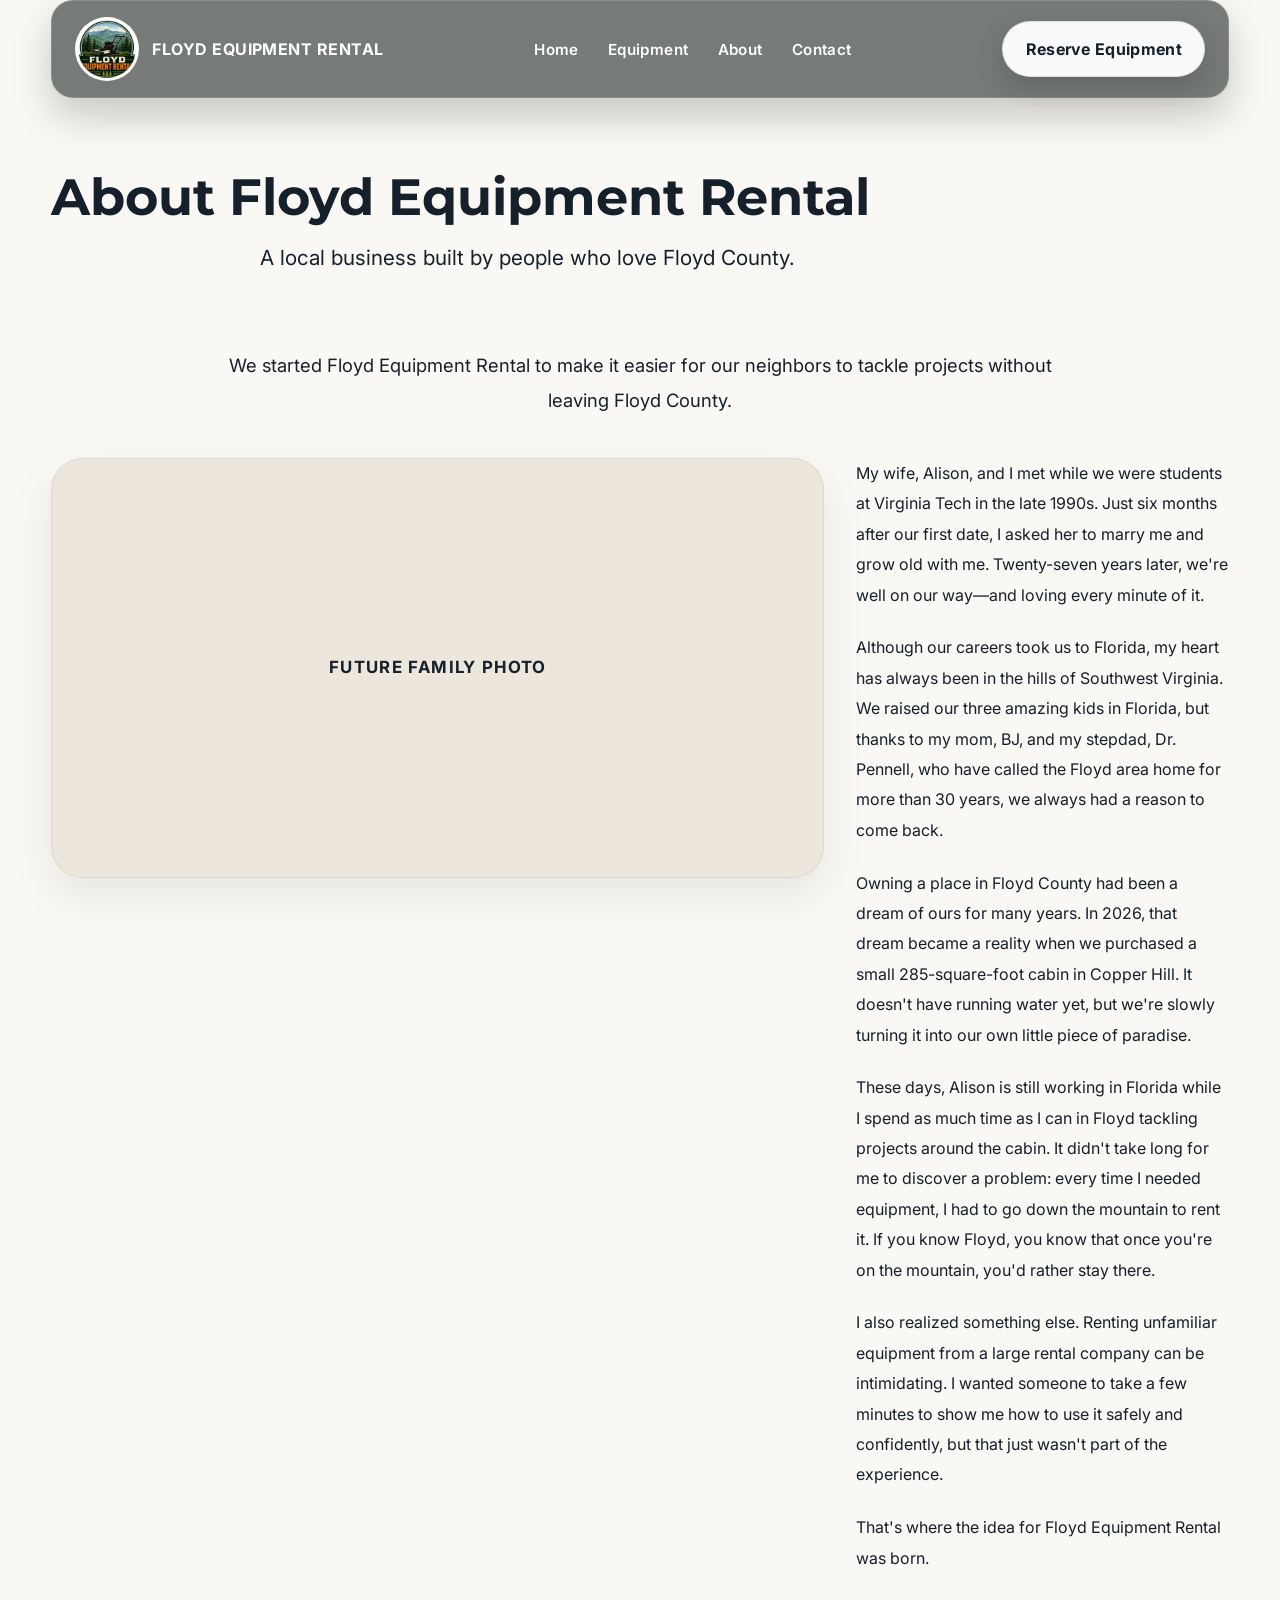
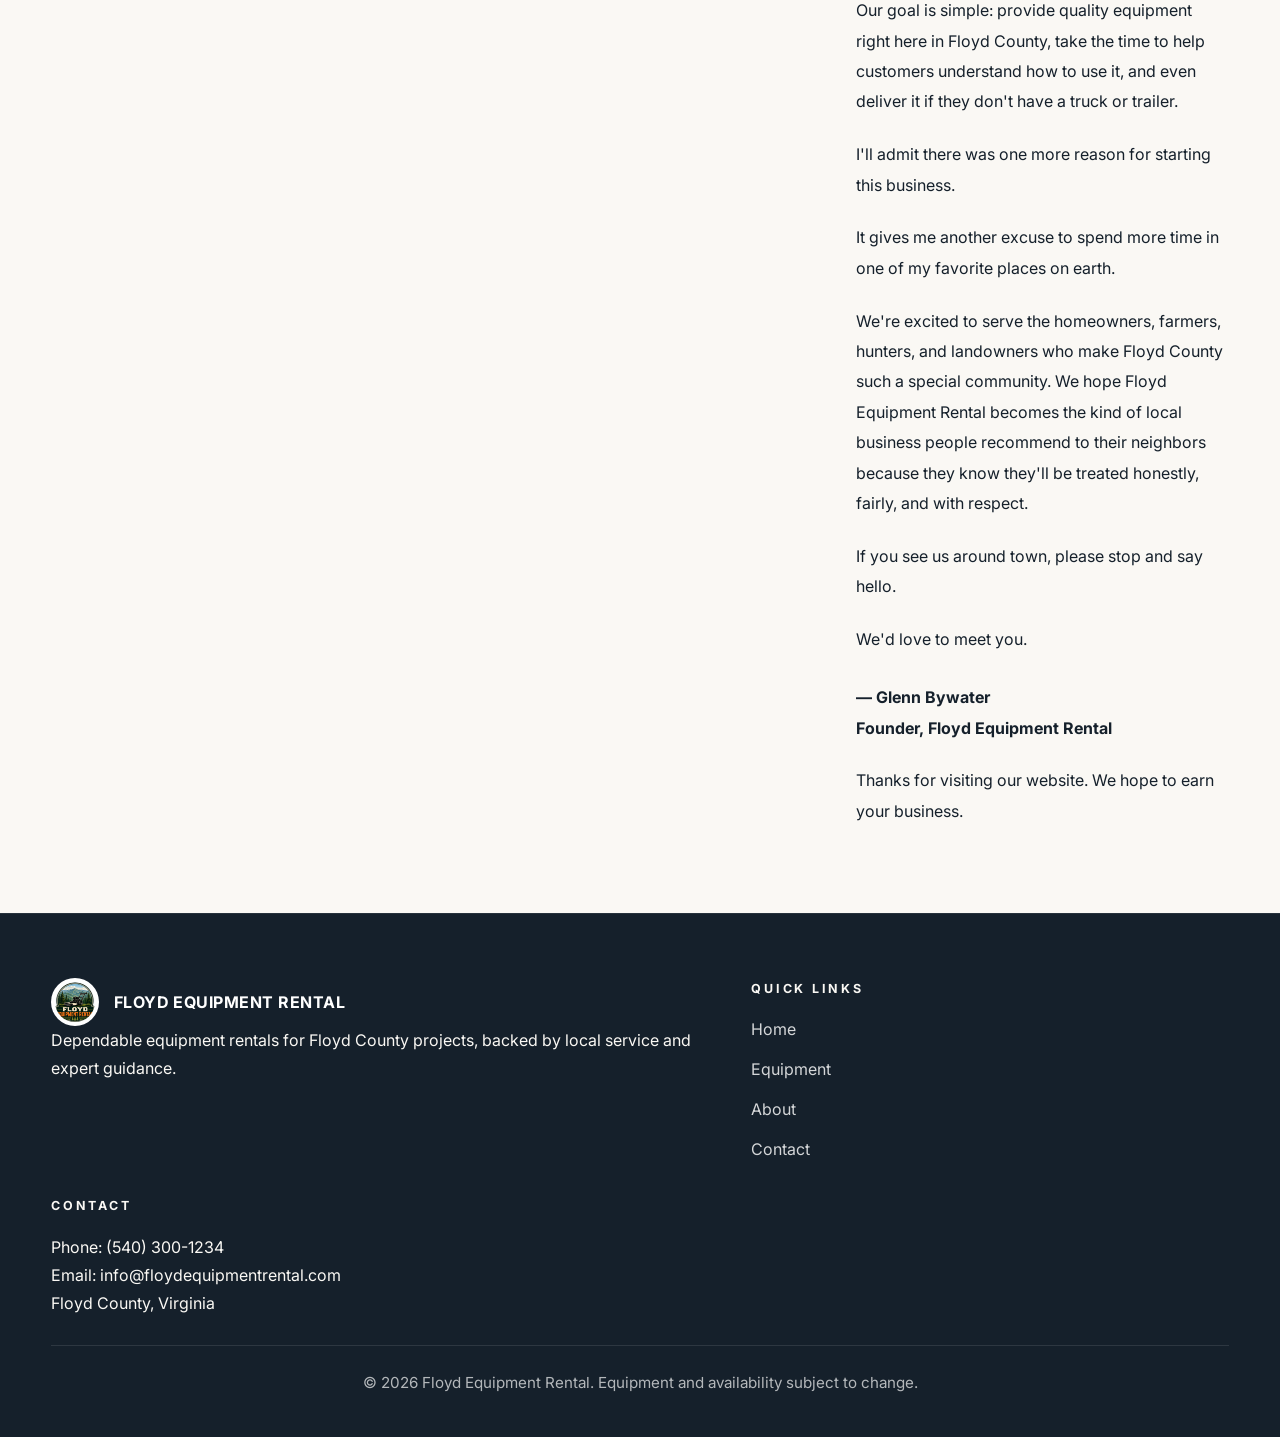
==== about.html @ 61417343 "Version 2.4 - Added About page with company story - Refined homepage equipment section - Improved Ab" ====
<!doctype html>
<html lang="en">
  <head>
    <meta charset="UTF-8" />
    <meta name="viewport" content="width=device-width, initial-scale=1.0" />
    <title>About Floyd Equipment Rental</title>
    <meta
      name="description"
      content="Learn the story behind Floyd Equipment Rental and meet the people building a dependable local rental business in Floyd County."
    />
    <link rel="stylesheet" href="css/style.css" />
    <link rel="preconnect" href="https://fonts.googleapis.com" />
    <link rel="preconnect" href="https://fonts.gstatic.com" crossorigin />
    <link
      href="https://fonts.googleapis.com/css2?family=Montserrat:wght@400;600;700;800&family=Inter:wght@300;400;500;600&display=swap"
      rel="stylesheet"
    />
  </head>
  <body>
    <header>
      <nav class="top-nav container" aria-label="Main navigation">
        <a class="brand" href="index.html#home">
          <img src="assets/logo.png" alt="Floyd Equipment Rental logo" />
          <span>Floyd Equipment Rental</span>
        </a>

        <button class="menu-toggle" aria-label="Open navigation">☰</button>

        <ul class="nav-links">
          <li><a href="index.html#home">Home</a></li>
          <li><a href="index.html#equipment">Equipment</a></li>
          <li><a href="index.html#about">About</a></li>
          <li><a href="index.html#contact">Contact</a></li>
        </ul>

        <a class="reserve-button" href="reserve.html">Reserve Equipment</a>
      </nav>
    </header>

    <main>
      <section class="page-hero container about-hero">
        <h1>About Floyd Equipment Rental</h1>
        <p class="hero-subheading">
          A local business built by people who love Floyd County.
        </p>
      </section>

      <section class="about-intro container">
        <p class="intro-statement">
          We started Floyd Equipment Rental to make it easier for our neighbors
          to tackle projects without leaving Floyd County.
        </p>
      </section>

      <section class="about-story container">
        <div class="about-grid">
          <div
            class="about-photo"
            role="img"
            aria-label="Future family photo placeholder"
          >
            <span class="placeholder-text">Future Family Photo</span>
          </div>

          <div class="about-copy">
            <p>
              My wife, Alison, and I met while we were students at Virginia Tech
              in the late 1990s. Just six months after our first date, I asked
              her to marry me and grow old with me. Twenty-seven years later,
              we're well on our way—and loving every minute of it.
            </p>
            <p>
              Although our careers took us to Florida, my heart has always been
              in the hills of Southwest Virginia. We raised our three amazing
              kids in Florida, but thanks to my mom, BJ, and my stepdad, Dr.
              Pennell, who have called the Floyd area home for more than 30
              years, we always had a reason to come back.
            </p>
            <p>
              Owning a place in Floyd County had been a dream of ours for many
              years. In 2026, that dream became a reality when we purchased a
              small 285-square-foot cabin in Copper Hill. It doesn't have
              running water yet, but we're slowly turning it into our own little
              piece of paradise.
            </p>
            <p>
              These days, Alison is still working in Florida while I spend as
              much time as I can in Floyd tackling projects around the cabin. It
              didn't take long for me to discover a problem: every time I needed
              equipment, I had to go down the mountain to rent it. If you know
              Floyd, you know that once you're on the mountain, you'd rather
              stay there.
            </p>
            <p>
              I also realized something else. Renting unfamiliar equipment from
              a large rental company can be intimidating. I wanted someone to
              take a few minutes to show me how to use it safely and
              confidently, but that just wasn't part of the experience.
            </p>
            <p>That's where the idea for Floyd Equipment Rental was born.</p>
            <p>
              Our goal is simple: provide quality equipment right here in Floyd
              County, take the time to help customers understand how to use it,
              and even deliver it if they don't have a truck or trailer.
            </p>
            <p>
              I'll admit there was one more reason for starting this business.
            </p>
            <p>
              It gives me another excuse to spend more time in one of my
              favorite places on earth.
            </p>
            <p>
              We're excited to serve the homeowners, farmers, hunters, and
              landowners who make Floyd County such a special community. We hope
              Floyd Equipment Rental becomes the kind of local business people
              recommend to their neighbors because they know they'll be treated
              honestly, fairly, and with respect.
            </p>
            <p>If you see us around town, please stop and say hello.</p>
            <p>We'd love to meet you.</p>
            <p class="signature">
              — Glenn Bywater<br />Founder, Floyd Equipment Rental
            </p>
            <p class="closing-note">
              Thanks for visiting our website. We hope to earn your business.
            </p>
          </div>
        </div>
      </section>
    </main>

    <footer class="site-footer">
      <div class="container footer-grid">
        <div>
          <a class="brand footer-brand" href="index.html#home">
            <img src="assets/logo.png" alt="Floyd Equipment Rental logo" />
            <span>Floyd Equipment Rental</span>
          </a>
          <p>
            Dependable equipment rentals for Floyd County projects, backed by
            local service and expert guidance.
          </p>
        </div>

        <div>
          <p class="footer-label">Quick links</p>
          <ul class="footer-links">
            <li><a href="index.html#home">Home</a></li>
            <li><a href="index.html#equipment">Equipment</a></li>
            <li><a href="index.html#about">About</a></li>
            <li><a href="index.html#contact">Contact</a></li>
          </ul>
        </div>

        <div>
          <p class="footer-label">Contact</p>
          <p>Phone: <a href="tel:+15403001234">(540) 300-1234</a></p>
          <p>
            Email:
            <a href="mailto:info@floydequipmentrental.com"
              >info@floydequipmentrental.com</a
            >
          </p>
          <p>Floyd County, Virginia</p>
        </div>
      </div>

      <div class="footer-legal container">
        <p>
          © 2026 Floyd Equipment Rental. Equipment and availability subject to
          change.
        </p>
      </div>
    </footer>
  </body>
</html>
---- css/style.css ----
:root {
  --green: #173126;
  --orange: #d96b1f;
  --cream: #faf8f4;
  --dark: #15202b;
  --gray: #5b6472;
  --white: #ffffff;
}

* {
  margin: 0;
  padding: 0;
  box-sizing: border-box;
}

html {
  scroll-behavior: smooth;
}

body {
  font-family: "Inter", sans-serif;
  color: var(--dark);
  background: var(--cream);
  line-height: 1.75;
}

h1,
h2,
h3,
h4 {
  font-family: "Montserrat", sans-serif;
}

img {
  max-width: 100%;
  display: block;
}

a {
  text-decoration: none;
  color: inherit;
}

.container {
  width: min(1200px, 92%);
  margin-inline: auto;
}

.hero {
  min-height: 100vh;
  background:
    linear-gradient(
      90deg,
      rgba(8, 12, 18, 0.82) 0%,
      rgba(8, 12, 18, 0.45) 45%,
      rgba(8, 12, 18, 0.2) 100%
    ),
    url("https://images.unsplash.com/photo-1504307651254-35680f356dfd?auto=format&fit=crop&w=1600&q=80");
  background-size: cover;
  background-position: center;
  display: flex;
  flex-direction: column;
  padding: 1.5rem 0 4rem;
}

.top-nav {
  position: sticky;
  top: 1rem;
  z-index: 20;
  display: flex;
  align-items: center;
  justify-content: space-between;
  gap: 1rem;
  margin-top: 0;
  padding: 1rem 1.4rem;
  border: 1px solid rgba(255, 255, 255, 0.15);
  border-radius: 22px;
  background: rgba(12, 20, 18, 0.55);
  backdrop-filter: blur(20px);
  -webkit-backdrop-filter: blur(20px);
  box-shadow: 0 18px 40px rgba(0, 0, 0, 0.2);
  transition:
    background 0.25s ease,
    transform 0.25s ease;
}

.brand {
  display: flex;
  align-items: center;
  gap: 0.85rem;
  color: var(--white);
  font-size: 1rem;
  font-weight: 700;
  letter-spacing: 0.03em;
  text-transform: uppercase;
}

.brand img {
  width: 64px;
  height: 64px;
  border-radius: 50%;
  object-fit: cover;
  background: #fff;
  padding: 3px;
}

.nav-links {
  display: flex;
  align-items: center;
  gap: 1.8rem;
  list-style: none;
}

.nav-links a {
  color: var(--white);
  font-size: 0.95rem;
  letter-spacing: 0.03em;
  font-weight: 600;
  padding: 0.35rem 0;
  border-bottom: 2px solid transparent;
  transition:
    color 0.2s ease,
    border-color 0.2s ease;
}

.nav-links a:hover,
.nav-links a:focus-visible {
  color: #fff;
  border-color: #fff;
}

.hero-content {
  flex: 1;
  display: flex;
  flex-direction: column;
  justify-content: center;
  align-items: flex-start;
  max-width: 720px;
  gap: 1.25rem;
  padding: 2rem 0;
  color: var(--white);
}

.eyebrow {
  display: inline-block;
  margin-bottom: 0.8rem;
  font-size: 0.78rem;
  font-weight: 700;
  letter-spacing: 0.24em;
  text-transform: uppercase;
  color: #f2cf7f;
}

.hero-content h1 {
  font-size: clamp(3.5rem, 8vw, 6rem);
  font-weight: 800;
  line-height: 0.95;
  letter-spacing: -1.5px;
  margin-bottom: 0;
  max-width: 720px;
}

.hero-subheading {
  font-size: clamp(1.05rem, 2vw, 1.3rem);
  line-height: 1.75;
  max-width: 560px;
  color: rgba(255, 255, 255, 0.88);
}

.hero-button,
.reserve-button {
  display: inline-block;
  width: max-content;
  padding: 1rem 1.5rem;
  border-radius: 999px;
  background: var(--orange);
  color: var(--white);
  font-weight: 700;
  letter-spacing: 0.02em;
  box-shadow: 0 12px 28px rgba(0, 0, 0, 0.18);
  transition:
    transform 0.2s ease,
    box-shadow 0.2s ease,
    filter 0.2s ease;
}

.hero-button:hover,
.hero-button:focus-visible,
.reserve-button:hover,
.reserve-button:focus-visible {
  transform: translateY(-2px);
  box-shadow: 0 16px 32px rgba(0, 0, 0, 0.22);
  filter: brightness(1.05);
}

.trust-strip {
  display: grid;
  grid-template-columns: repeat(3, minmax(0, 1fr));
  gap: 1rem;
  margin-top: 2.5rem;
  padding: 1.5rem 1.5rem 1.75rem;
  background: rgba(255, 255, 255, 0.12);
  border: 1px solid rgba(255, 255, 255, 0.16);
  border-radius: 22px;
  backdrop-filter: blur(10px);
}

.trust-item strong {
  display: block;
  margin-bottom: 0.5rem;
  font-size: 0.95rem;
  font-weight: 700;
  letter-spacing: 0.04em;
  text-transform: uppercase;
  color: var(--white);
}

.trust-item span {
  color: rgba(255, 255, 255, 0.86);
  line-height: 1.8;
}

.services-section,
.why-rent-section,
.info-section,
.contact-section {
  padding: 5rem 0;
}

.section-heading {
  max-width: 720px;
  margin-bottom: 2rem;
}

.section-label {
  display: inline-block;
  margin-bottom: 0.7rem;
  color: #c96b15;
  font-size: 0.8rem;
  font-weight: 700;
  letter-spacing: 0.24em;
  text-transform: uppercase;
}

.section-heading h2 {
  font-size: clamp(1.9rem, 3vw, 2.6rem);
  line-height: 1.2;
  color: var(--dark);
}

.section-intro,
.equipment-intro {
  max-width: 800px;
  margin-top: 1.5rem;
  color: var(--gray);
  font-size: 1.05rem;
  line-height: 1.8;
}

.equipment-panel {
  display: grid;
  grid-template-columns: 1.5fr 1fr;
  gap: 2.5rem;
  align-items: start;
  background: #fff;
  border-radius: 28px;
  padding: 2.8rem;
  box-shadow: 0 22px 60px rgba(21, 32, 43, 0.08);
  transition:
    transform 0.25s ease,
    box-shadow 0.25s ease;
}

.equipment-panel:hover {
  transform: translateY(-4px);
}

.equipment-card-grid {
  display: grid;
  gap: 2rem;
  grid-template-columns: repeat(auto-fit, minmax(300px, 1fr));
}

.equipment-card {
  background: #ffffff;
  border-radius: 28px;
  padding: 2rem;
  box-shadow: 0 22px 60px rgba(21, 32, 43, 0.08);
  transition:
    transform 0.25s ease,
    box-shadow 0.25s ease;
}

.equipment-card:hover {
  transform: translateY(-4px);
  box-shadow: 0 28px 72px rgba(21, 32, 43, 0.1);
}

.equipment-card-photo {
  background: #f7f3ed;
  border-radius: 24px;
  overflow: hidden;
  margin-bottom: 1.5rem;
}

.equipment-card-photo img {
  width: 100%;
  height: auto;
  display: block;
  object-fit: cover;
}

.equipment-card-content h3 {
  font-size: clamp(1.6rem, 2vw, 2rem);
  margin-bottom: 0.85rem;
  color: var(--dark);
}

.equipment-card-content p {
  margin: 0;
  color: var(--gray);
  line-height: 1.75;
}

.equipment-card-highlights {
  list-style: none;
  padding: 0;
  margin: 1.5rem 0 0;
}

.equipment-card-highlights li {
  margin-bottom: 0.85rem;
  font-size: 1.05rem;
  line-height: 1.5;
}

.equipment-card-actions {
  display: flex;
  flex-wrap: wrap;
  gap: 1rem;
  margin-top: 1.75rem;
}

.equipment-visual {
  display: grid;
  gap: 1.75rem;
}

.equipment-photo {
  background: #f7f3ed;
  border-radius: 28px;
  padding: 1rem;
}

.equipment-photo img {
  width: 100%;
  height: auto;
  display: block;
  object-fit: cover;
  border-radius: 24px;
  box-shadow: 0 22px 60px rgba(0, 0, 0, 0.12);
}

.spec-block {
  background: rgba(23, 49, 38, 0.05);
  border: 1px solid rgba(23, 49, 38, 0.08);
  border-radius: 24px;
  padding: 1.75rem;
}

.spec-label {
  display: inline-block;
  margin-bottom: 1rem;
  text-transform: uppercase;
  letter-spacing: 0.18em;
  font-size: 0.8rem;
  font-weight: 700;
  color: var(--green);
}

.spec-list {
  display: grid;
  gap: 1rem;
}

.spec-list div {
  padding: 0.85rem 0;
  border-bottom: 1px solid rgba(23, 49, 38, 0.1);
}

.spec-list div:last-child {
  border-bottom: none;
}

.spec-list dt {
  font-weight: 700;
  color: var(--dark);
}

.spec-list dd {
  margin: 0.25rem 0 0;
  color: var(--gray);
  line-height: 1.7;
}

.equipment-details {
  margin: 0;
}

.equipment-badge {
  display: inline-block;
  background: rgba(217, 107, 31, 0.12);
  color: var(--orange);
  font-weight: 700;
  padding: 0.45rem 0.9rem;
  border-radius: 999px;
  margin-bottom: 1rem;
  letter-spacing: 0.04em;
  font-size: 0.85rem;
  text-transform: uppercase;
}

.equipment-cta {
  margin-top: 2rem;
  display: inline-flex;
  justify-content: center;
  align-items: center;
  width: 100%;
  max-width: 320px;
  padding: 1.15rem 1.75rem;
  font-size: 1rem;
}

.benefit-grid {
  display: grid;
  grid-template-columns: repeat(3, minmax(0, 1fr));
  gap: 1rem;
  margin: 2rem 0 0;
}

.benefit-card {
  padding: 1.5rem 1.4rem;
  border-radius: 20px;
  background: #f8f5f0;
  border: 1px solid rgba(23, 49, 38, 0.08);
  min-height: 170px;
  display: flex;
  flex-direction: column;
  justify-content: center;
}

.benefit-card h4 {
  margin-bottom: 0.9rem;
  font-size: 1.05rem;
  color: var(--dark);
}

.benefit-card p {
  margin: 0;
  color: var(--gray);
  line-height: 1.75;
}

.equipment-details h2 {
  font-size: clamp(2rem, 3vw, 2.4rem);
  margin: 0.5rem 0 1rem;
}

.equipment-details p {
  line-height: 1.85;
  margin-bottom: 1.5rem;
  color: var(--gray);
}

.equipment-details h3 {
  margin-top: 1.75rem;
  margin-bottom: 0.8rem;
  color: var(--green);
}

.feature-list {
  list-style: none;
  padding: 0;
  margin: 1.5rem 0;
}

.feature-list li {
  margin-bottom: 0.9rem;
  font-size: 1.05rem;
  line-height: 1.6;
}

.why-grid {
  display: grid;
  grid-template-columns: repeat(auto-fit, minmax(250px, 1fr));
  gap: 2rem;
  margin-top: 3rem;
}

.why-card {
  background: #ffffff;
  padding: 2rem;
  border-radius: 18px;
  box-shadow: 0 12px 30px rgba(0, 0, 0, 0.08);
  transition:
    transform 0.25s ease,
    box-shadow 0.25s ease;
}

.why-card:hover {
  transform: translateY(-8px);
  box-shadow: 0 20px 45px rgba(21, 32, 43, 0.12);
}

.why-card h3 {
  color: var(--green);
  margin-bottom: 1rem;
}

.why-card p {
  line-height: 1.75;
  color: var(--gray);
}

.info-panel,
.contact-panel {
  background: linear-gradient(135deg, #fff8ef 0%, #fff 100%);
  border: 1px solid rgba(201, 107, 21, 0.15);
  border-radius: 24px;
  padding: 2rem;
  box-shadow: 0 16px 45px rgba(21, 32, 43, 0.05);
  transition:
    transform 0.25s ease,
    box-shadow 0.25s ease;
}

.info-panel:hover,
.contact-panel:hover {
  transform: translateY(-4px);
  box-shadow: 0 24px 55px rgba(21, 32, 43, 0.12);
}

.info-panel h2,
.contact-panel h2 {
  margin-bottom: 0.8rem;
  color: var(--dark);
}

.info-panel p,
.contact-panel p {
  line-height: 1.8;
  color: var(--gray);
}

.contact-panel {
  text-align: center;
}

.contact-panel .hero-button {
  margin-top: 1.5rem;
}

.site-footer {
  background: var(--dark);
  color: var(--cream);
  padding: 4rem 0 2.5rem;
  border-top: 1px solid rgba(255, 255, 255, 0.08);
}

.footer-grid {
  display: grid;
  grid-template-columns: 1.4fr 1fr 1fr;
  gap: 2rem;
  align-items: start;
  padding-bottom: 2rem;
}

.footer-brand {
  display: flex;
  align-items: center;
  gap: 0.9rem;
  font-size: 1rem;
  font-weight: 700;
  letter-spacing: 0.03em;
  text-transform: uppercase;
  color: var(--white);
}

.footer-brand img {
  width: 48px;
  height: 48px;
  border-radius: 50%;
  background: #fff;
  padding: 4px;
}

.footer-label {
  color: var(--cream);
  font-size: 0.78rem;
  font-weight: 700;
  letter-spacing: 0.22em;
  text-transform: uppercase;
  margin-bottom: 1rem;
}

.footer-links {
  list-style: none;
  padding: 0;
  margin: 0;
  display: grid;
  gap: 0.75rem;
}

.footer-links a {
  color: rgba(255, 255, 255, 0.82);
  transition: color 0.2s ease;
}

.footer-links a:hover {
  color: var(--white);
}

.footer-legal {
  border-top: 1px solid rgba(255, 255, 255, 0.1);
  padding-top: 1.5rem;
  text-align: center;
  color: rgba(255, 255, 255, 0.68);
  font-size: 0.95rem;
}

@media (max-width: 900px) {
  .equipment-panel {
    grid-template-columns: 1fr;
  }

  .footer-grid {
    grid-template-columns: 1fr;
  }
}

@media (max-width: 760px) {
  .top-nav {
    flex-direction: column;
    align-items: flex-start;
    gap: 1rem;
    border-radius: 24px;
  }

  .nav-links {
    flex-wrap: wrap;
    gap: 0.8rem 1rem;
  }

  .hero-content {
    padding-top: 3rem;
  }

  .trust-strip {
    grid-template-columns: 1fr;
  }
}

/* ==========================================
   WHY RENT FROM US
========================================== */

.why-rent-section {
  padding: 5rem 0;
}

.section-intro {
  max-width: 800px;
  margin: 1.5rem auto 0;
  text-align: center;
  line-height: 1.8;
  font-size: 1.1rem;
  color: #555;
}
.why-grid {
  display: grid;
  grid-template-columns: repeat(auto-fit, minmax(250px, 1fr));
  gap: 2rem;
  margin-top: 3rem;
}

.why-card {
  background: #ffffff;
  padding: 2rem;
  border-radius: 12px;
  box-shadow: 0 8px 20px rgba(0, 0, 0, 0.08);
  transition: all 0.3s ease;
}

.why-card:hover {
  transform: translateY(-8px);
}

.why-card h3 {
  color: #173126;
  margin-bottom: 1rem;
}

.why-card p {
  line-height: 1.7;
  color: #555;
}

.why-card:hover {
  transform: translateY(-8px);
}

.why-card h3 {
  color: #173126;
  margin-bottom: 1rem;
}

.why-card p {
  line-height: 1.7;
  color: #555;
}
.feature-list {
  list-style: none;
  padding: 0;
  margin: 1.5rem 0;
}

.feature-list li {
  margin-bottom: 0.9rem;
  font-size: 1.05rem;
  line-height: 1.6;
}
/* ===============================
   NAVIGATION BUTTONS
================================ */

.reserve-button {
  display: inline-flex;
  align-items: center;
  justify-content: center;
  background: rgba(255, 255, 255, 0.96);
  color: var(--dark);
  border: 1px solid rgba(23, 49, 38, 0.12);
  padding: 0.8rem 1.4rem;
  border-radius: 999px;
  font-weight: 700;
  transition:
    background 0.25s ease,
    transform 0.25s ease,
    box-shadow 0.25s ease;
}

.reserve-button:hover {
  background: rgba(217, 107, 31, 0.14);
  transform: translateY(-2px);
}

.menu-toggle {
  display: none;
}

/* ==========================================
   COMMERCIAL BRUSH MOWER PAGE
   ========================================== */

.equipment-page-hero {
  background:
    linear-gradient(
      90deg,
      rgba(8, 12, 18, 0.82) 0%,
      rgba(8, 12, 18, 0.45) 45%,
      rgba(8, 12, 18, 0.2) 100%
    ),
    url("https://images.unsplash.com/photo-1519832978868-0c3e2f5e65cf?auto=format&fit=crop&w=1600&q=80");
}

.page-actions {
  display: flex;
  flex-wrap: wrap;
  gap: 1rem;
  margin-top: 1rem;
}

.equipment-detail-section {
  padding: 4rem 0;
}

.equipment-spec-grid {
  display: grid;
  grid-template-columns: 1.7fr 1fr;
  gap: 2rem;
  align-items: start;
}

.equipment-spec-grid .equipment-photo {
  background: #fff;
  border-radius: 32px;
  padding: 0;
  overflow: hidden;
  box-shadow: 0 28px 60px rgba(21, 32, 43, 0.1);
}

.equipment-spec-grid .equipment-photo img {
  border-radius: 32px;
  object-fit: cover;
}

.before-rent-panel {
  padding: 4rem 0;
}

.before-rent-grid {
  display: grid;
  grid-template-columns: repeat(2, minmax(0, 1fr));
  gap: 1rem;
}

.before-rent-grid .info-panel {
  padding: 1.75rem;
}

.faq-section {
  padding: 4rem 0;
}

.faq-list {
  display: grid;
  gap: 1rem;
  margin-top: 2rem;
}

.faq-list dt {
  font-weight: 700;
  color: var(--dark);
  margin-bottom: 0.5rem;
}

.faq-list dd {
  margin-left: 0;
  color: var(--gray);
  line-height: 1.75;
}

.page-footer-cta {
  padding: 4rem 0 6rem;
}

.page-footer-cta .page-actions {
  margin-top: 1.5rem;
}

.footer {
  padding: 3rem 0 1.5rem;
}

.footer-grid {
  display: grid;
  grid-template-columns: 1.4fr 1fr;
  gap: 2rem;
  align-items: start;
  padding-bottom: 1.75rem;
}

@media (max-width: 960px) {
  .equipment-spec-grid,
  .before-rent-grid,
  .page-actions,
  .footer-grid {
    grid-template-columns: 1fr;
  }
}

.about-hero {
  padding: 4.5rem 0 2.5rem;
}

.about-hero h1 {
  font-size: clamp(2.5rem, 4vw, 3.75rem);
  line-height: 1.05;
  margin-bottom: 1rem;
}

.about-hero .hero-subheading {
  max-width: 760px;
  margin: 0.75rem auto 0;
  color: var(--dark);
}

.about-intro {
  padding: 2rem 0 0;
}

.intro-statement {
  max-width: 860px;
  margin: 0 auto;
  text-align: center;
  font-size: 1.15rem;
  line-height: 1.9;
  color: var(--dark);
}

.about-story {
  padding: 2.5rem 0 4rem;
}

.about-grid {
  display: grid;
  grid-template-columns: 1.35fr 0.65fr;
  gap: 2rem;
  align-items: start;
}

.about-photo {
  background: #ece6dc;
  border: 1px solid rgba(23, 49, 38, 0.08);
  border-radius: 32px;
  min-height: 420px;
  display: flex;
  align-items: center;
  justify-content: center;
  padding: 2rem;
  box-shadow: 0 18px 45px rgba(0, 0, 0, 0.08);
}

.about-photo .placeholder-text {
  font-size: 1.05rem;
  font-weight: 700;
  letter-spacing: 0.08em;
  color: var(--dark);
  text-transform: uppercase;
}

.about-copy {
  max-width: 860px;
}

.about-copy p {
  margin-bottom: 1.4rem;
  color: var(--dark);
  line-height: 1.9;
}

.signature {
  margin-top: 1.75rem;
  font-weight: 700;
}

.closing-note {
  margin-top: 1rem;
  color: var(--gray);
  line-height: 1.85;
}

@media (max-width: 900px) {
  .about-grid {
    grid-template-columns: 1fr;
  }

  .about-photo {
    min-height: 320px;
  }
}

@media (max-width: 760px) {
  .about-hero {
    padding: 3rem 0 2rem;
  }

  .intro-statement {
    font-size: 1rem;
    padding: 0 1rem;
  }
}

@media (max-width: 760px) {
  .equipment-page-hero {
    padding-bottom: 3rem;
  }

  .page-actions {
    flex-direction: column;
    align-items: stretch;
  }

  .hero-button,
  .reserve-button {
    width: 100%;
  }
}
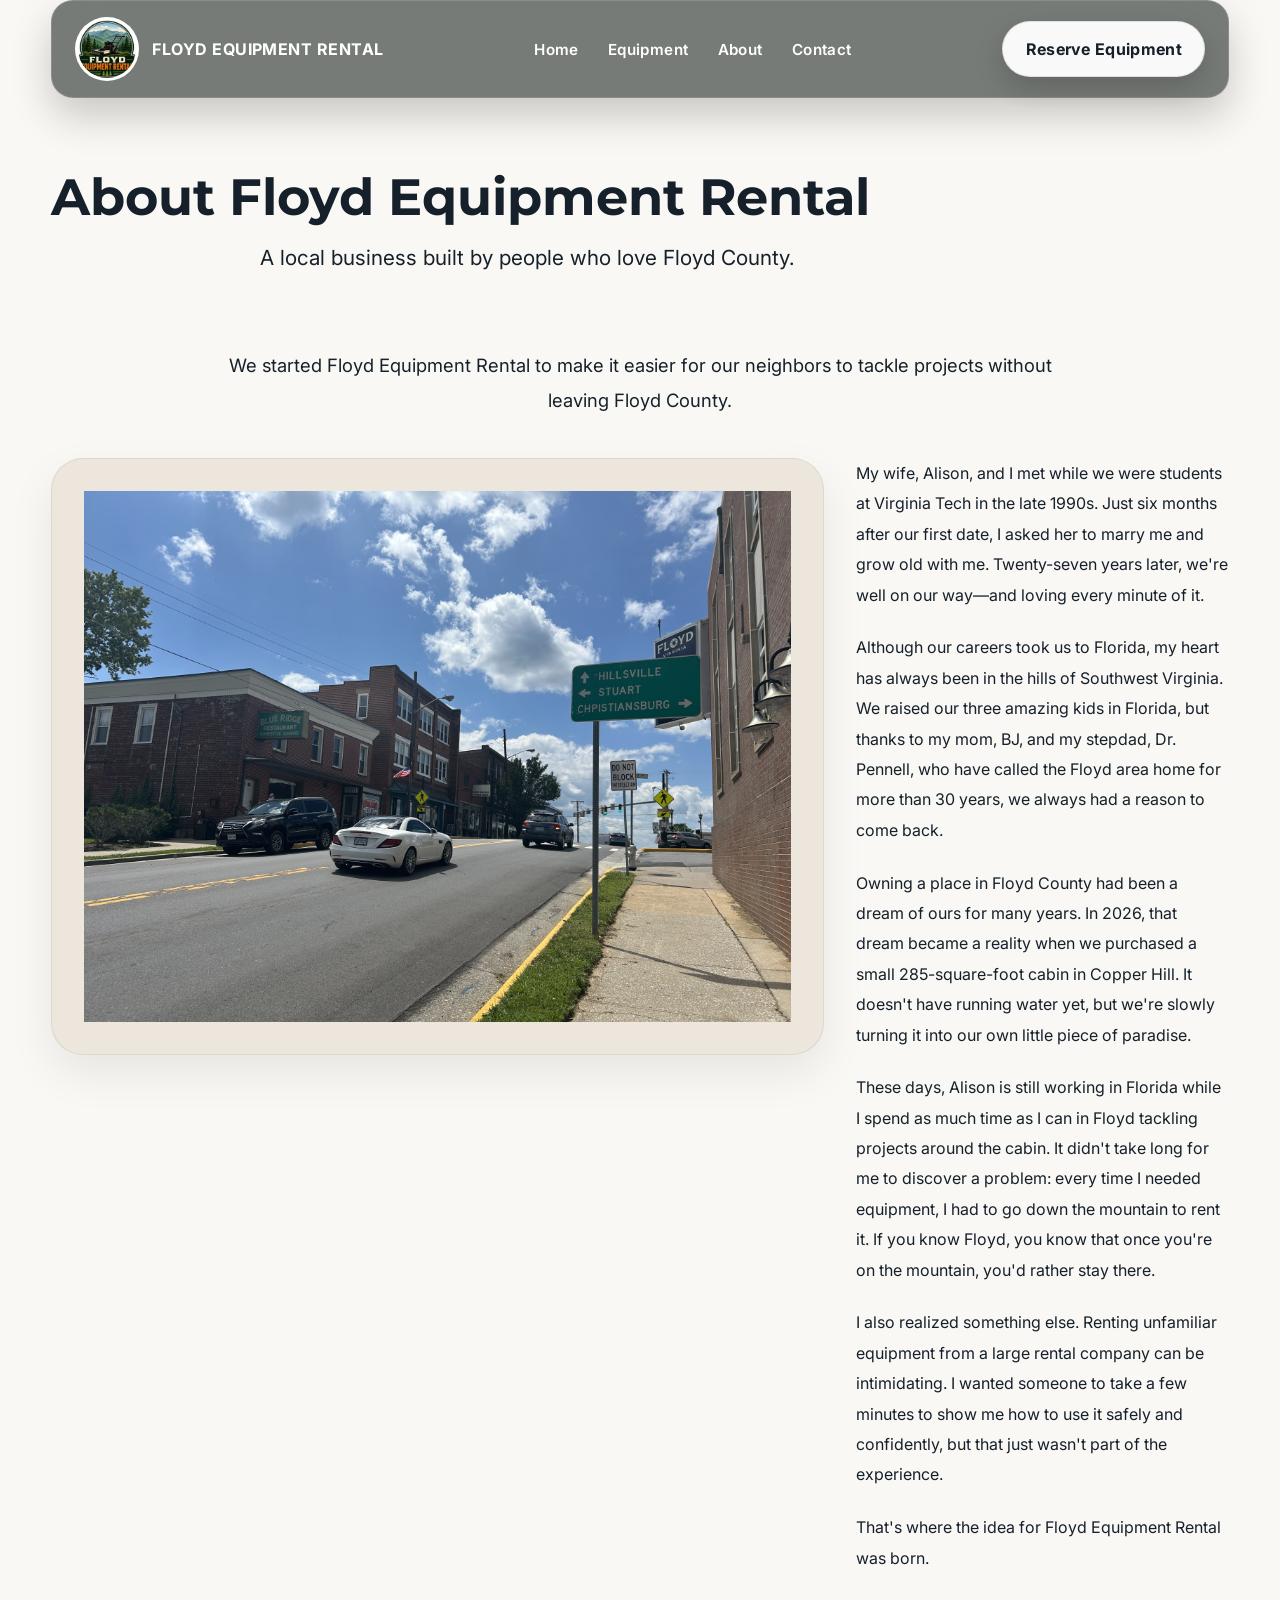
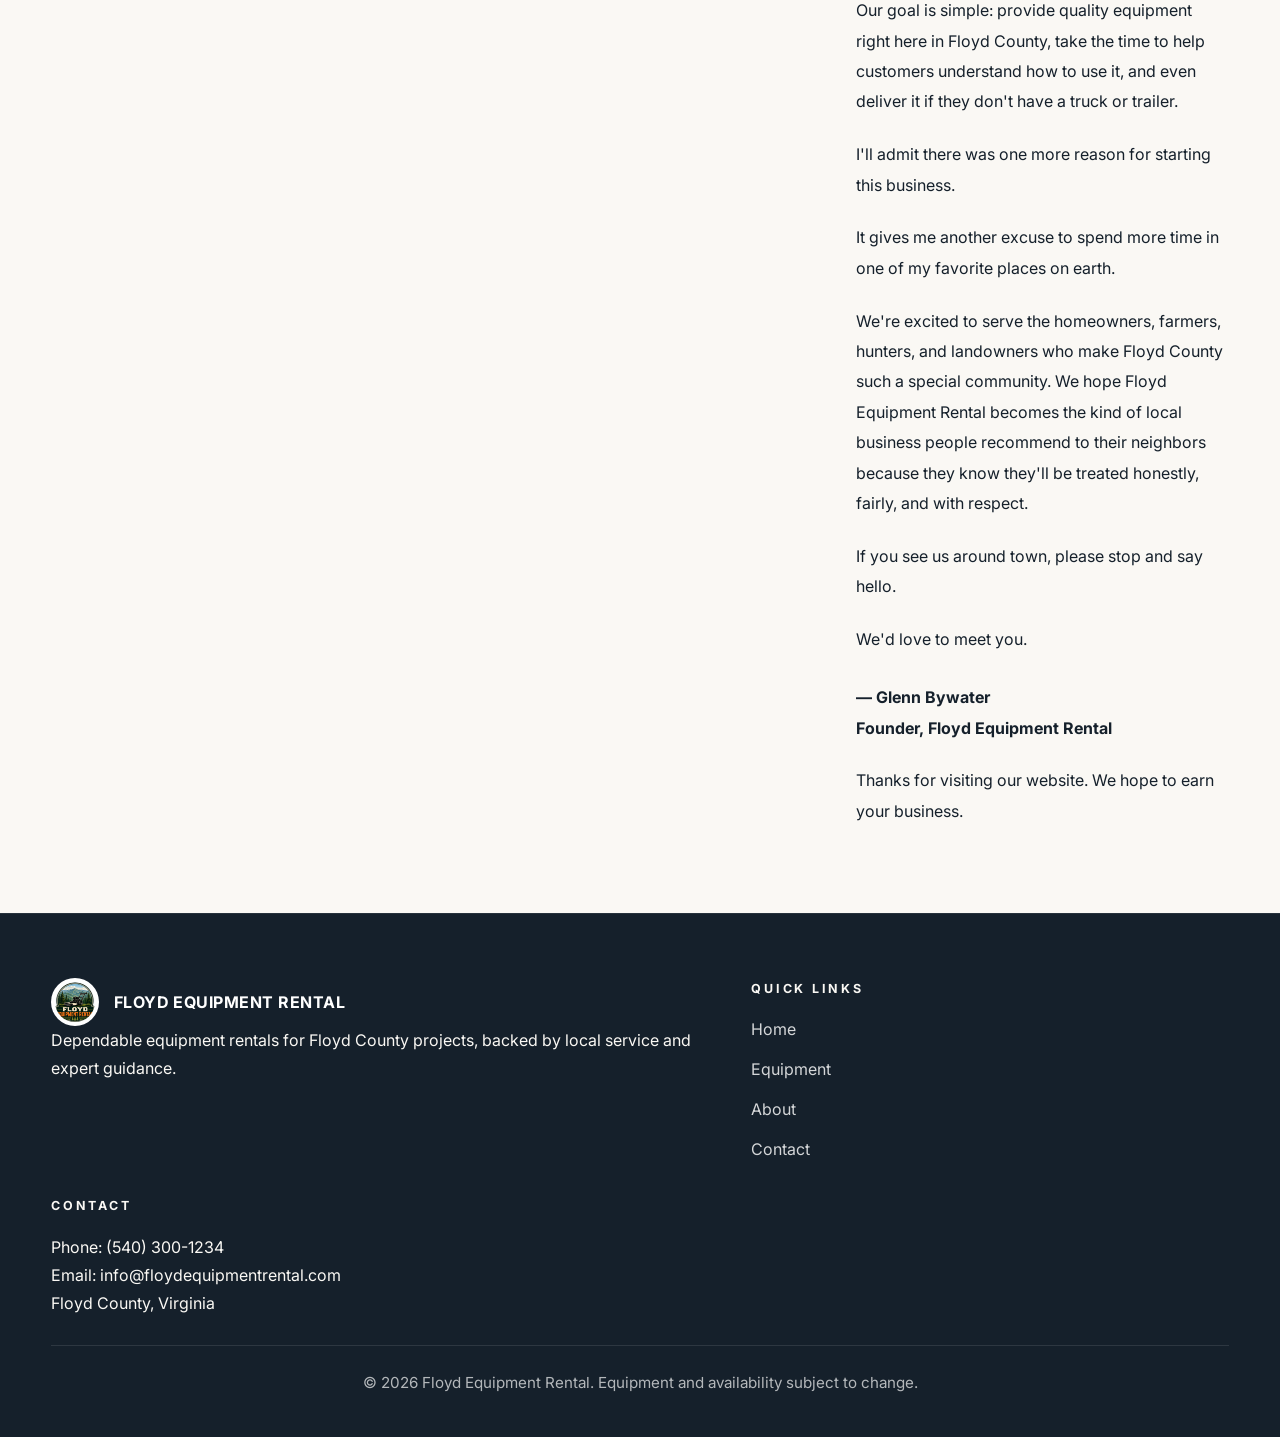
==== commit 9fc538df: "Update pages with real equipment and Floyd photos" ====
--- a/about.html
+++ b/about.html
@@ -29,7 +29,7 @@
         <ul class="nav-links">
           <li><a href="index.html#home">Home</a></li>
           <li><a href="index.html#equipment">Equipment</a></li>
-          <li><a href="index.html#about">About</a></li>
+          <li><a href="about.html">About</a></li>
           <li><a href="index.html#contact">Contact</a></li>
         </ul>
 
@@ -54,12 +54,11 @@
 
       <section class="about-story container">
         <div class="about-grid">
-          <div
-            class="about-photo"
-            role="img"
-            aria-label="Future family photo placeholder"
-          >
-            <span class="placeholder-text">Future Family Photo</span>
+          <div class="about-photo">
+            <img
+              src="assets/community/floyd-road-01.jpg"
+              alt="Road through the Floyd County countryside"
+            />
           </div>
 
           <div class="about-copy">
--- a/css/style.css
+++ b/css/style.css
@@ -346,6 +346,250 @@
   gap: 1.75rem;
 }
 
+.wishlist-section {
+  padding: 4rem 0;
+}
+
+.wishlist-panel {
+  background: #ffffff;
+  border-radius: 28px;
+  padding: 2.5rem;
+  box-shadow: 0 22px 60px rgba(21, 32, 43, 0.08);
+}
+
+.wishlist-instructions {
+  margin-bottom: 1.5rem;
+  color: var(--dark);
+  font-weight: 600;
+}
+
+.wishlist-form {
+  display: grid;
+  gap: 1.25rem;
+}
+
+.checkbox-grid {
+  display: grid;
+  grid-template-columns: repeat(auto-fit, minmax(240px, 1fr));
+  gap: 1rem;
+}
+
+.checkbox-option {
+  display: flex;
+  align-items: center;
+  gap: 0.85rem;
+  padding: 1rem 1.15rem;
+  border-radius: 18px;
+  background: #f8f5f0;
+  border: 1px solid rgba(23, 49, 38, 0.08);
+  cursor: pointer;
+  transition:
+    border-color 0.2s ease,
+    background 0.2s ease;
+}
+
+.checkbox-option input {
+  width: 1.1rem;
+  height: 1.1rem;
+}
+
+.checkbox-option:hover {
+  border-color: rgba(23, 49, 38, 0.18);
+}
+
+.other-field {
+  display: grid;
+  gap: 0.75rem;
+}
+
+.other-field label {
+  color: var(--dark);
+  font-weight: 600;
+}
+
+.other-field textarea {
+  width: 100%;
+  min-height: 100px;
+  border: 1px solid rgba(23, 49, 38, 0.12);
+  border-radius: 18px;
+  padding: 1rem;
+  font-family: inherit;
+  font-size: 1rem;
+  color: var(--dark);
+  background: #fff;
+}
+
+.validation-message,
+.status-message {
+  color: var(--dark);
+  font-weight: 600;
+  line-height: 1.6;
+}
+
+.thank-you-panel {
+  margin-top: 1rem;
+  padding: 1.75rem;
+  border-radius: 24px;
+  background: #f8f5f0;
+  border: 1px solid rgba(23, 49, 38, 0.1);
+}
+
+.thank-you-panel h3 {
+  margin-top: 0;
+  margin-bottom: 0.75rem;
+  color: var(--dark);
+}
+
+.thank-you-panel p {
+  margin: 0.85rem 0 0;
+  color: var(--dark);
+  line-height: 1.8;
+}
+
+.results-heading {
+  margin-top: 2rem;
+}
+
+.results-heading h3 {
+  margin: 0;
+  font-size: 1.25rem;
+  color: var(--dark);
+}
+
+.results-heading p {
+  margin: 0.75rem 0 0;
+  color: var(--gray);
+  line-height: 1.75;
+}
+
+.wishlist-results {
+  margin-top: 2rem;
+}
+
+.email-card {
+  margin-top: 2rem;
+}
+
+.validation-message {
+  color: #b85718;
+}
+
+.wishlist-summary {
+  display: grid;
+  gap: 1rem;
+}
+
+.vote-item {
+  display: grid;
+  gap: 0.75rem;
+}
+
+.vote-item-header {
+  display: flex;
+  justify-content: space-between;
+  gap: 1rem;
+  align-items: center;
+}
+
+.vote-item-name {
+  color: var(--dark);
+  font-weight: 700;
+}
+
+.vote-item-percent {
+  color: var(--gray);
+  font-size: 0.95rem;
+}
+
+.progress-track {
+  width: 100%;
+  height: 0.95rem;
+  border-radius: 999px;
+  background: #f1ede7;
+  overflow: hidden;
+}
+
+.progress-fill {
+  height: 100%;
+  background: var(--orange);
+  border-radius: 999px 0 0 999px;
+  transition: width 0.35s ease;
+}
+
+.email-card {
+  margin-top: 2.5rem;
+  padding: 2rem;
+  border-radius: 24px;
+  background: #f8f5f0;
+  border: 1px solid rgba(23, 49, 38, 0.08);
+}
+
+.email-card h3 {
+  margin-bottom: 1rem;
+}
+
+.email-card p {
+  margin: 0 0 1.5rem;
+  color: var(--gray);
+  line-height: 1.8;
+}
+
+.email-form {
+  display: grid;
+  gap: 1rem;
+}
+
+.form-row {
+  display: grid;
+  gap: 0.5rem;
+}
+
+.form-row label {
+  color: var(--dark);
+  font-weight: 600;
+}
+
+.form-row input[type="email"] {
+  width: 100%;
+  border: 1px solid rgba(23, 49, 38, 0.12);
+  border-radius: 18px;
+  padding: 1rem;
+  font-size: 1rem;
+  font-family: inherit;
+}
+
+.checkbox-row {
+  display: flex;
+  align-items: flex-start;
+  gap: 0.75rem;
+}
+
+.checkbox-row input {
+  width: 1rem;
+  height: 1rem;
+  margin-top: 0.2rem;
+}
+
+.hidden {
+  display: none !important;
+}
+
+@media (max-width: 860px) {
+  .checkbox-grid {
+    grid-template-columns: repeat(auto-fit, minmax(220px, 1fr));
+  }
+}
+
+@media (max-width: 760px) {
+  .wishlist-panel {
+    padding: 1.75rem;
+  }
+
+  .wishlist-section {
+    padding: 3rem 0;
+  }
+}
+
 .equipment-photo {
   background: #f7f3ed;
   border-radius: 28px;
@@ -488,6 +732,99 @@
   margin-bottom: 0.9rem;
   font-size: 1.05rem;
   line-height: 1.6;
+}
+
+.card-badge {
+  display: inline-block;
+  margin-bottom: 0.85rem;
+  padding: 0.35rem 0.85rem;
+  background: rgba(217, 107, 31, 0.12);
+  color: var(--orange);
+  font-size: 0.75rem;
+  font-weight: 700;
+  letter-spacing: 0.16em;
+  text-transform: uppercase;
+  border-radius: 999px;
+}
+
+.card-badge.secondary {
+  margin-left: 0.5rem;
+  background: rgba(217, 107, 31, 0.08);
+}
+
+.featured-savings {
+  margin: 0.5rem 0 0;
+  font-size: 0.98rem;
+  font-weight: 600;
+  color: var(--dark);
+}
+
+.card-divider {
+  height: 1px;
+  width: 100%;
+  margin: 1rem 0 0;
+  background: rgba(21, 32, 43, 0.12);
+}
+
+.featured-description {
+  margin: 1rem 0 0;
+  font-size: 0.95rem;
+  line-height: 1.7;
+  color: var(--dark);
+}
+
+.muted-note {
+  margin: 1rem 0 0 0;
+  font-size: 0.94rem;
+  font-weight: 600;
+  line-height: 1.7;
+  color: rgba(21, 32, 43, 0.78);
+  display: flex;
+  align-items: center;
+}
+
+.helper-icon {
+  display: inline-flex;
+  align-items: center;
+  justify-content: center;
+  margin-right: 0.5rem;
+  color: rgba(21, 32, 43, 0.68);
+}
+
+.helper-icon svg {
+  width: 1rem;
+  height: 1rem;
+}
+
+.card-support {
+  margin: 1rem 0 0;
+  font-size: 0.95rem;
+  line-height: 1.75;
+  color: var(--dark);
+}
+
+.bullet-list {
+  list-style: disc inside;
+  padding-left: 1rem;
+  margin: 1rem 0 0;
+}
+
+.bullet-list li {
+  margin-bottom: 0.75rem;
+  font-size: 1.05rem;
+  line-height: 1.6;
+}
+
+.compact-card {
+  padding-bottom: 1.5rem;
+}
+
+.pricing-note {
+  background: rgba(217, 107, 31, 0.08);
+  padding: 1rem 1.15rem;
+  border-radius: 18px;
+  font-weight: 600;
+  margin-top: 1.75rem;
 }
 
 .why-grid {
@@ -986,3 +1323,36 @@
     width: 100%;
   }
 }
+.pricing-panel {
+  padding: 4rem 0;
+}
+
+.pricing-grid {
+  display: grid;
+  grid-template-columns: repeat(3, 1fr);
+  gap: 1.5rem;
+}
+
+.price {
+  font-size: 2.75rem;
+  font-weight: 800;
+  color: var(--orange);
+  margin: 0.75rem 0;
+}
+
+.featured-price {
+  border: 2px solid var(--orange);
+  background: rgba(217, 107, 31, 0.06);
+  box-shadow: 0 24px 65px rgba(217, 107, 31, 0.16);
+  padding-bottom: 1.2rem;
+}
+
+@media (max-width: 960px) {
+  .pricing-grid {
+    grid-template-columns: 1fr;
+  }
+
+  .featured-price {
+    order: -1;
+  }
+}
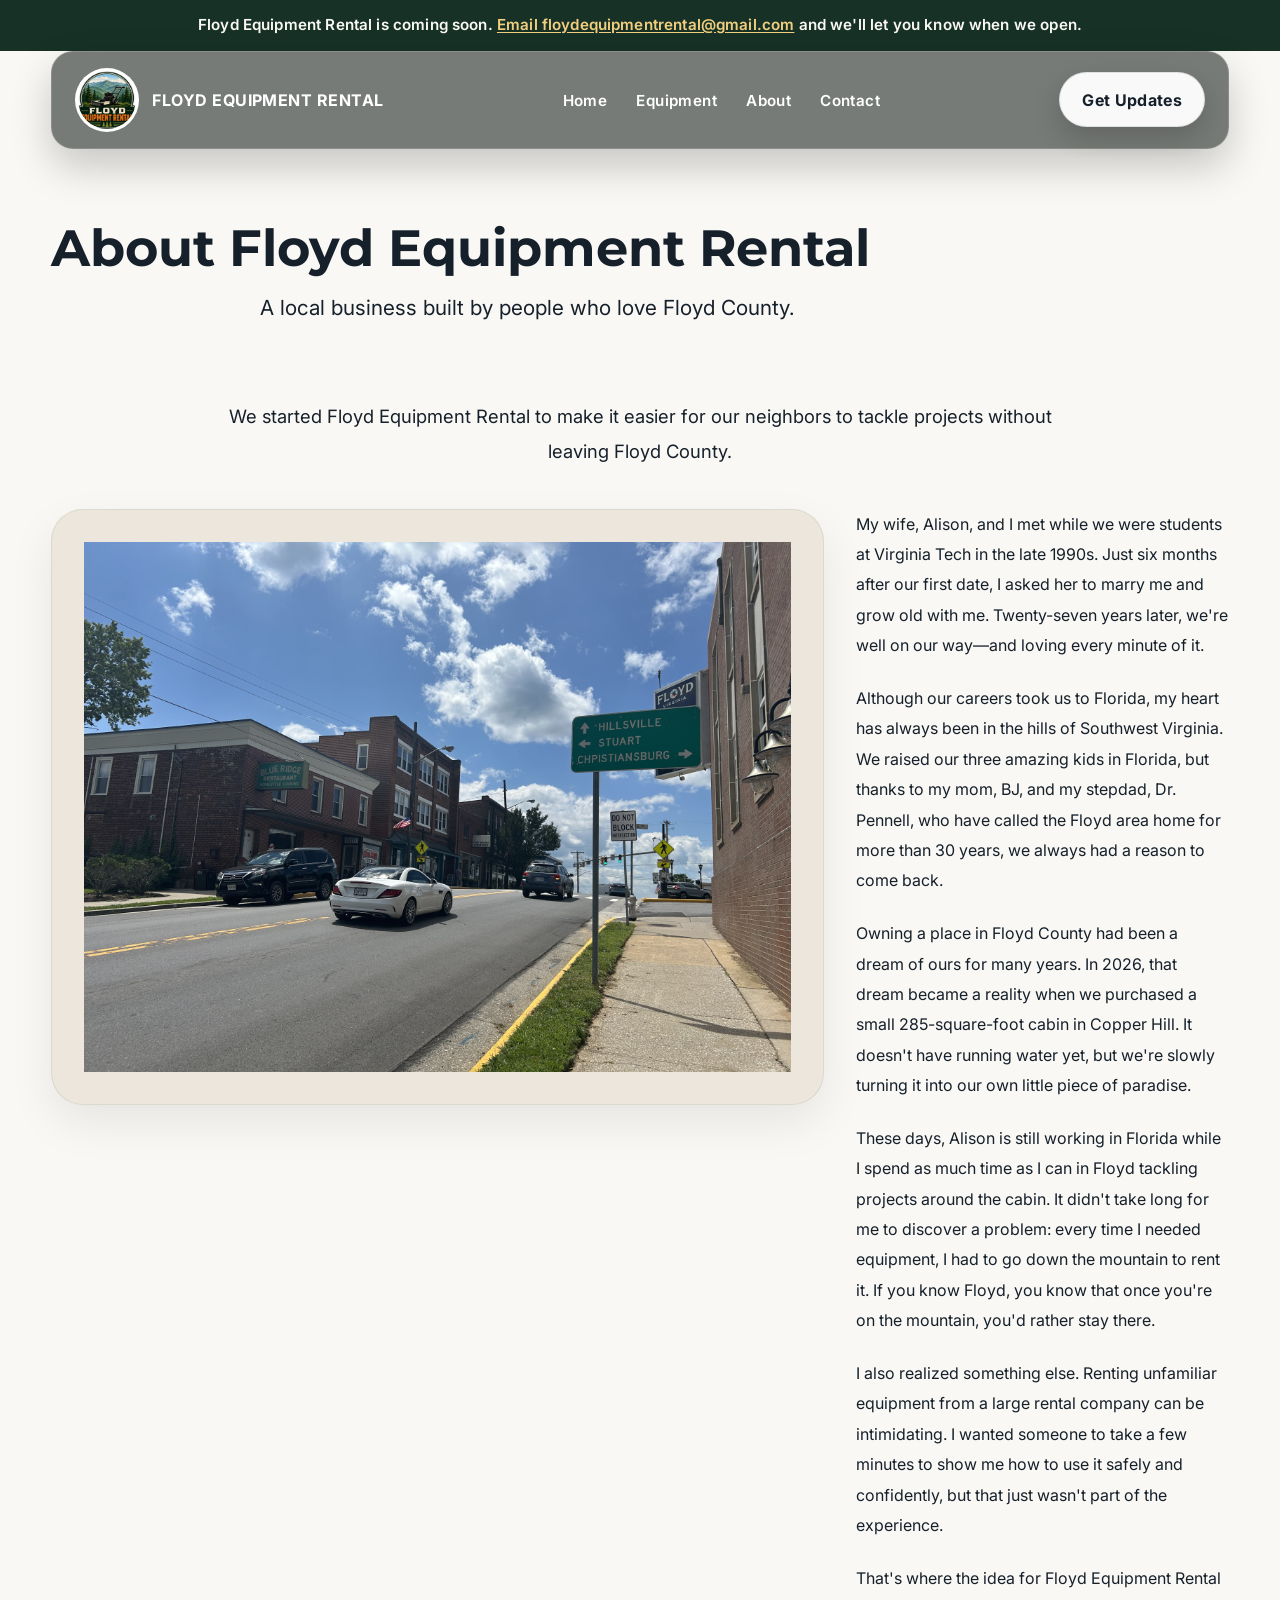
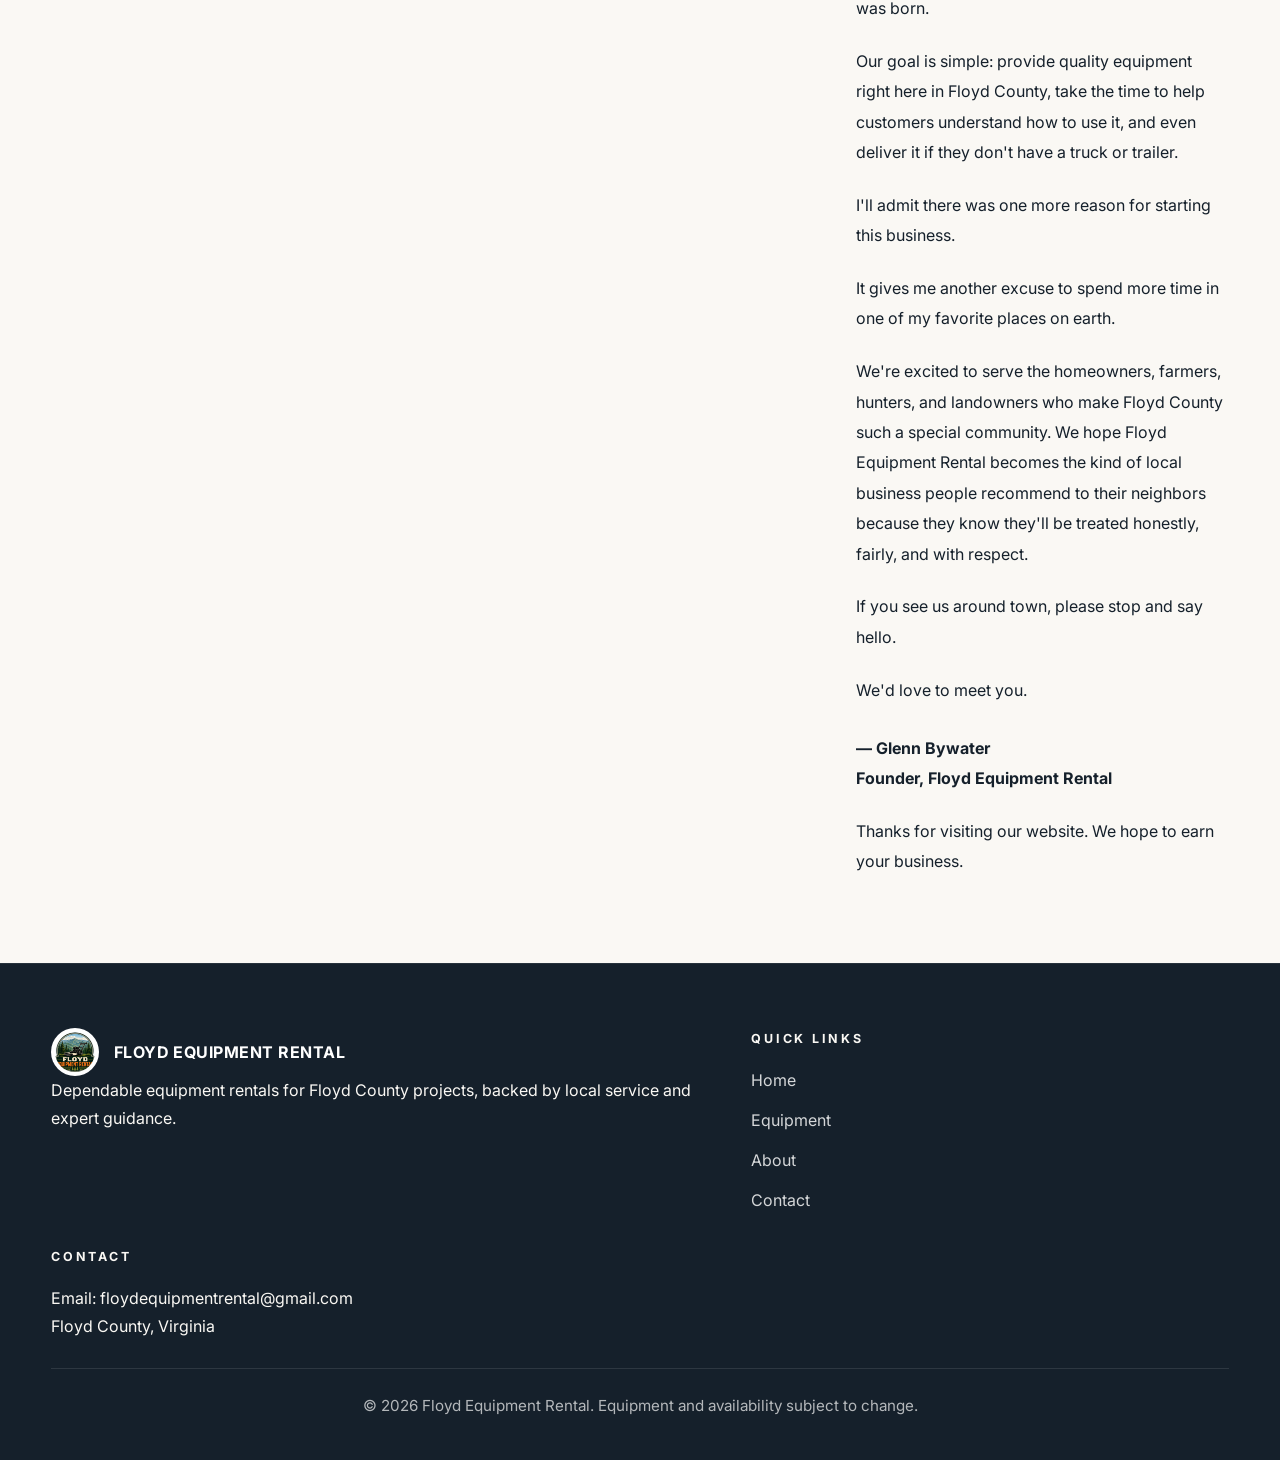
==== commit 5965b3ca: "Mark the business as coming soon and fix live-site contact Add a site-wide opening banner, switch bu" ====
--- a/about.html
+++ b/about.html
@@ -8,6 +8,7 @@
       name="description"
       content="Learn the story behind Floyd Equipment Rental and meet the people building a dependable local rental business in Floyd County."
     />
+    <link rel="icon" href="assets/logo.png" type="image/png" />
     <link rel="stylesheet" href="css/style.css" />
     <link rel="preconnect" href="https://fonts.googleapis.com" />
     <link rel="preconnect" href="https://fonts.gstatic.com" crossorigin />
@@ -17,6 +18,13 @@
     />
   </head>
   <body>
+    <p class="launch-banner">
+      Floyd Equipment Rental is coming soon.
+      <a href="mailto:floydequipmentrental@gmail.com"
+        >Email floydequipmentrental@gmail.com</a
+      >
+      and we'll let you know when we open.
+    </p>
     <header>
       <nav class="top-nav container" aria-label="Main navigation">
         <a class="brand" href="index.html#home">
@@ -33,7 +41,9 @@
           <li><a href="index.html#contact">Contact</a></li>
         </ul>
 
-        <a class="reserve-button" href="reserve.html">Reserve Equipment</a>
+        <a class="reserve-button" href="mailto:floydequipmentrental@gmail.com"
+          >Get Updates</a
+        >
       </nav>
     </header>
 
@@ -57,7 +67,7 @@
           <div class="about-photo">
             <img
               src="assets/community/floyd-road-01.jpg"
-              alt="Road through the Floyd County countryside"
+              alt="Downtown Floyd, Virginia, with the Floyd town sign"
             />
           </div>
 
@@ -154,11 +164,10 @@
 
         <div>
           <p class="footer-label">Contact</p>
-          <p>Phone: <a href="tel:+15403001234">(540) 300-1234</a></p>
           <p>
             Email:
-            <a href="mailto:info@floydequipmentrental.com"
-              >info@floydequipmentrental.com</a
+            <a href="mailto:floydequipmentrental@gmail.com"
+              >floydequipmentrental@gmail.com</a
             >
           </p>
           <p>Floyd County, Virginia</p>
--- a/css/style.css
+++ b/css/style.css
@@ -22,6 +22,39 @@
   color: var(--dark);
   background: var(--cream);
   line-height: 1.75;
+}
+
+.launch-banner {
+  margin: 0;
+  padding: 0.75rem 1.25rem;
+  background: var(--green);
+  color: var(--cream);
+  text-align: center;
+  font-size: 0.95rem;
+  font-weight: 600;
+  letter-spacing: 0.01em;
+}
+
+.launch-banner a {
+  color: #f2cf7f;
+  text-decoration: underline;
+  text-underline-offset: 0.15em;
+}
+
+.contact-actions {
+  display: flex;
+  flex-wrap: wrap;
+  gap: 0.85rem;
+  margin-top: 1.5rem;
+}
+
+.contact-panel .contact-actions {
+  justify-content: center;
+}
+
+.coming-soon-note {
+  margin-top: 1.1rem;
+  font-size: 0.95rem;
 }
 
 h1,
@@ -55,7 +88,7 @@
       rgba(8, 12, 18, 0.45) 45%,
       rgba(8, 12, 18, 0.2) 100%
     ),
-    url("https://images.unsplash.com/photo-1504307651254-35680f356dfd?auto=format&fit=crop&w=1600&q=80");
+    url("../assets/locations/floyd-blue-ridge-04.jpg");
   background-size: cover;
   background-position: center;
   display: flex;
@@ -1107,7 +1140,9 @@
       rgba(8, 12, 18, 0.45) 45%,
       rgba(8, 12, 18, 0.2) 100%
     ),
-    url("https://images.unsplash.com/photo-1519832978868-0c3e2f5e65cf?auto=format&fit=crop&w=1600&q=80");
+    url("../assets/locations/floyd-blue-ridge-04.jpg");
+  background-size: cover;
+  background-position: center;
 }
 
 .page-actions {
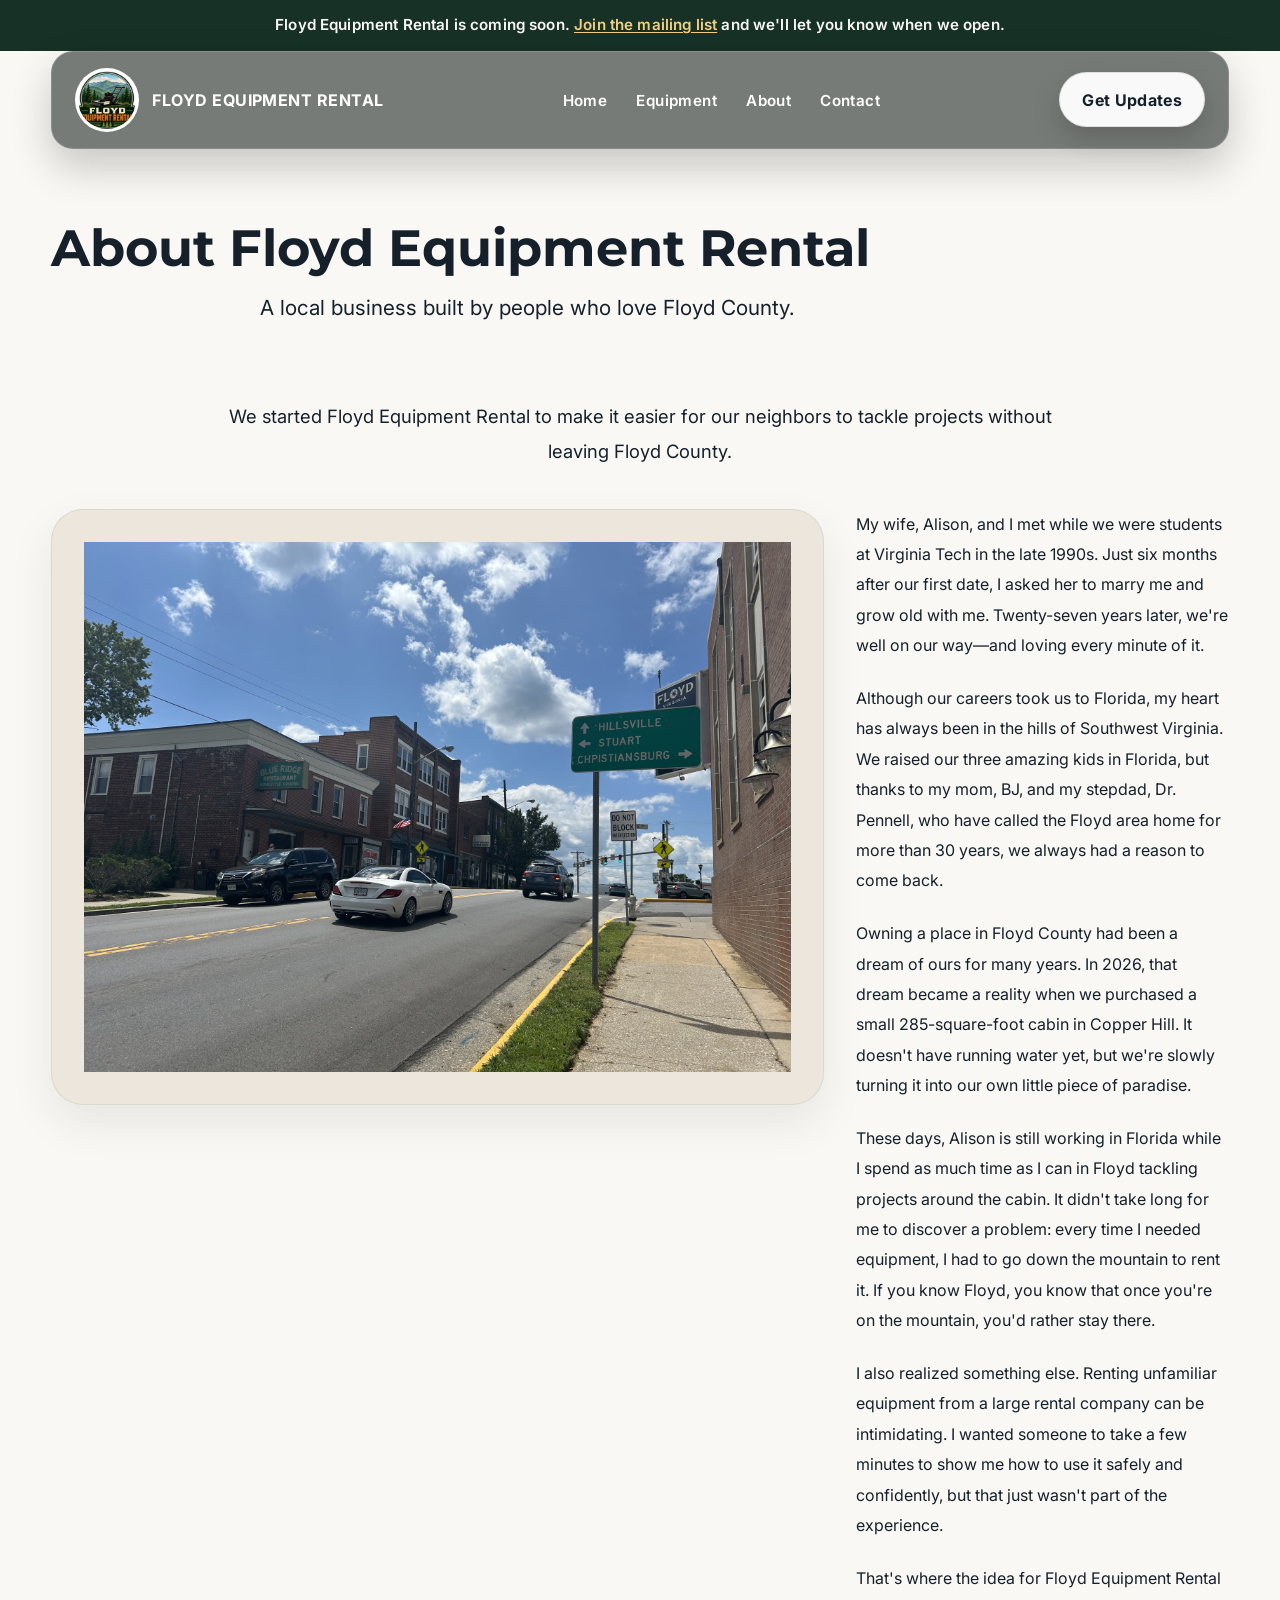
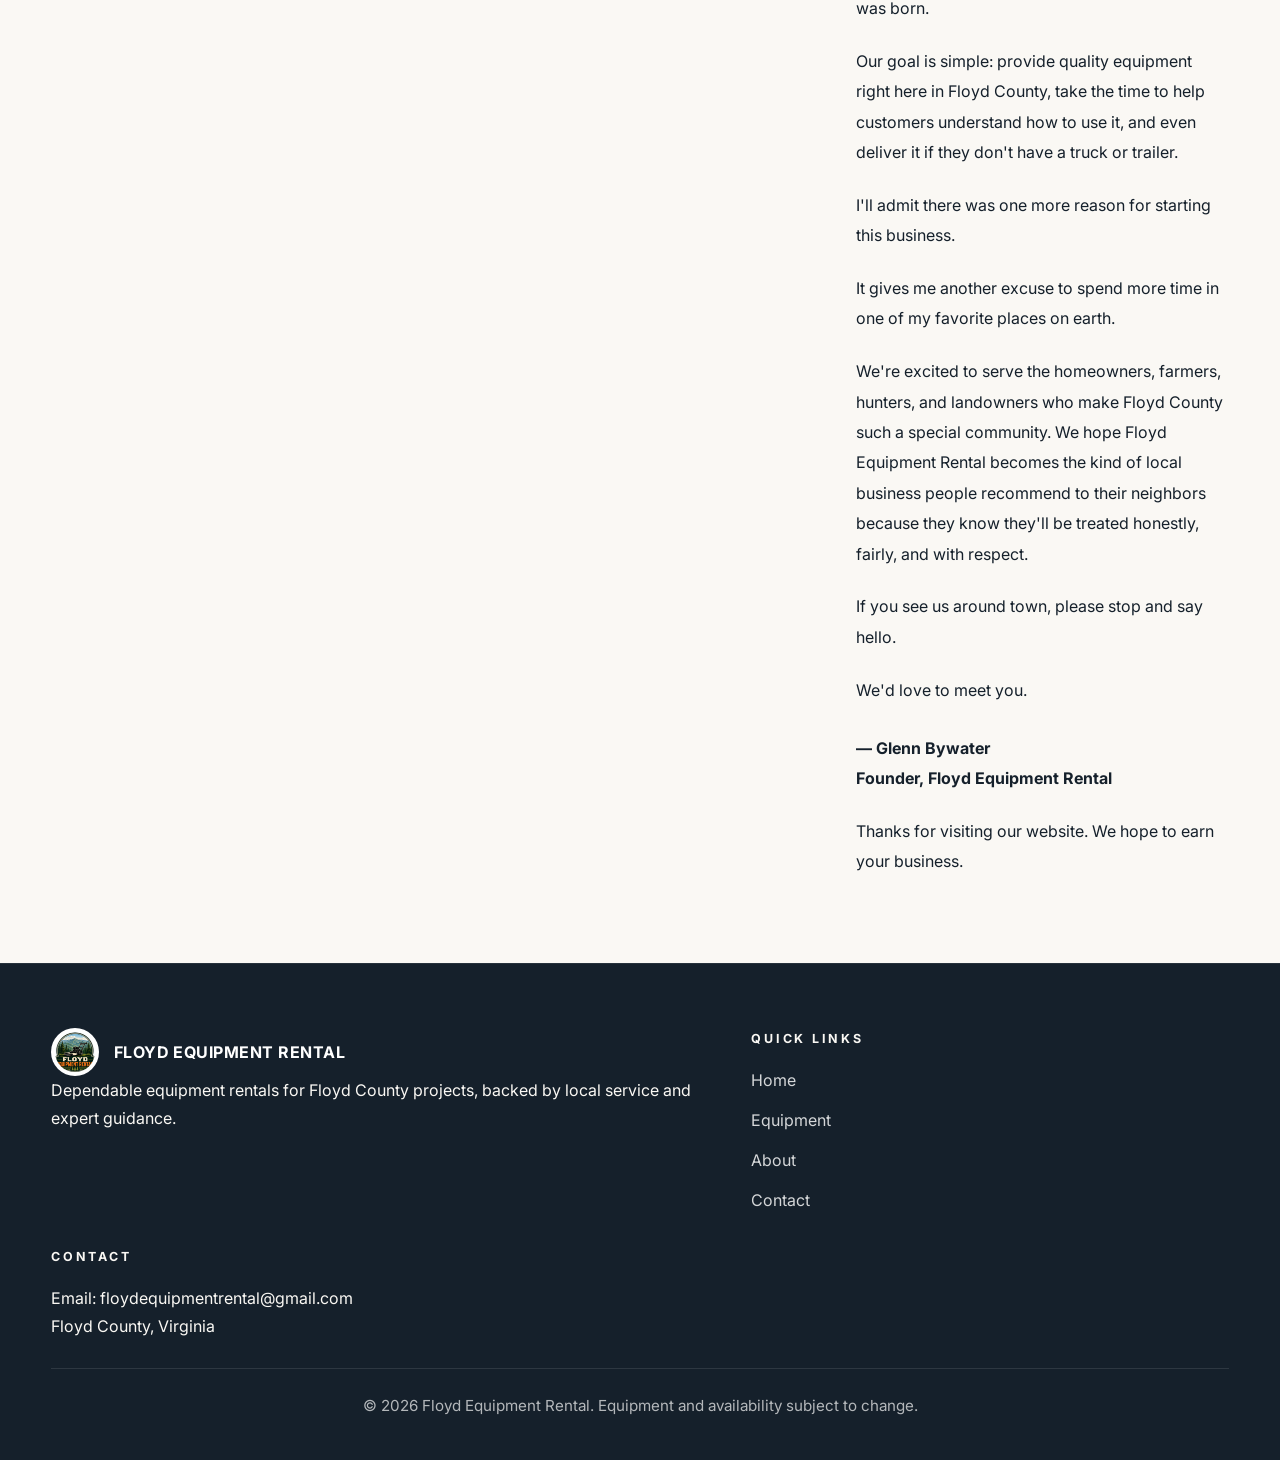
==== commit 1288351f: "Collect visitor emails on a mailing list Wire the homepage and coming-soon forms to Supabase so peop" ====
--- a/about.html
+++ b/about.html
@@ -20,9 +20,7 @@
   <body>
     <p class="launch-banner">
       Floyd Equipment Rental is coming soon.
-      <a href="mailto:floydequipmentrental@gmail.com"
-        >Email floydequipmentrental@gmail.com</a
-      >
+      <a href="index.html#contact">Join the mailing list</a>
       and we'll let you know when we open.
     </p>
     <header>
@@ -41,9 +39,7 @@
           <li><a href="index.html#contact">Contact</a></li>
         </ul>
 
-        <a class="reserve-button" href="mailto:floydequipmentrental@gmail.com"
-          >Get Updates</a
-        >
+        <a class="reserve-button" href="index.html#contact">Get Updates</a>
       </nav>
     </header>
 
--- a/css/style.css
+++ b/css/style.css
@@ -205,11 +205,14 @@
   display: inline-block;
   width: max-content;
   padding: 1rem 1.5rem;
+  border: 0;
   border-radius: 999px;
   background: var(--orange);
   color: var(--white);
+  font: inherit;
   font-weight: 700;
   letter-spacing: 0.02em;
+  cursor: pointer;
   box-shadow: 0 12px 28px rgba(0, 0, 0, 0.18);
   transition:
     transform 0.2s ease,
@@ -507,6 +510,35 @@
   color: #b85718;
 }
 
+.validation-message.is-success {
+  color: var(--green);
+}
+
+.email-form button[disabled] {
+  opacity: 0.7;
+  cursor: wait;
+}
+
+.contact-fallback {
+  margin-top: 1.25rem;
+  font-size: 0.95rem;
+}
+
+.contact-panel .email-form,
+.info-panel .email-form,
+.contact-panel .thank-you-panel,
+.info-panel .thank-you-panel {
+  text-align: left;
+  max-width: 28rem;
+  margin: 1.5rem auto 0;
+}
+
+.contact-panel .email-form .hero-button,
+.info-panel .email-form .hero-button {
+  margin-top: 0;
+  width: 100%;
+}
+
 .wishlist-summary {
   display: grid;
   gap: 1rem;
@@ -926,8 +958,9 @@
   text-align: center;
 }
 
-.contact-panel .hero-button {
-  margin-top: 1.5rem;
+.contact-panel .hero-button,
+.contact-panel .email-form .hero-button {
+  margin-top: 0.25rem;
 }
 
 .site-footer {
